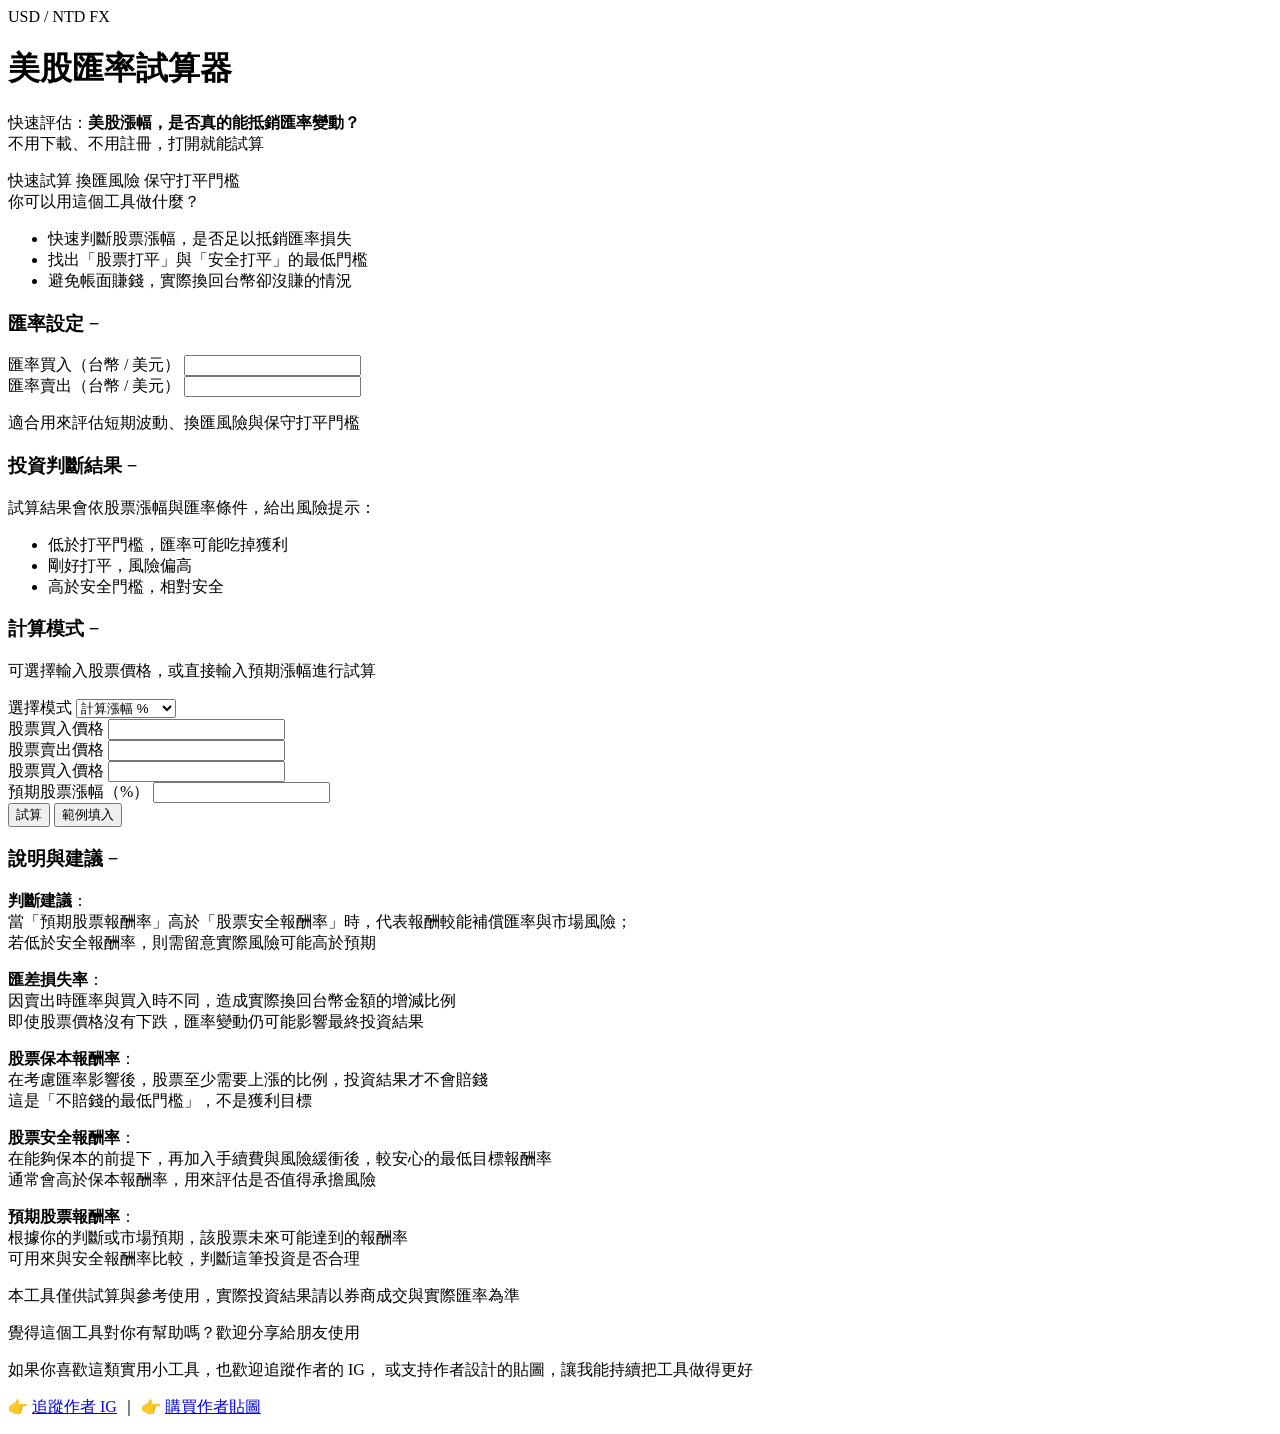
==== usdstocktool/index.html @ 543a07c9 "加上 favicon.ico → 給瀏覽器 og-image → 給社群平台 crawler 調整head" ====
﻿<head>
    <meta charset="UTF-8" />
    <meta name="viewport" content="width=device-width, initial-scale=1.0">

    <title>美股匯率試算器｜快速評估匯率風險</title>
    <meta name="description" content="輸入買入匯率、賣出匯率與股價變化，快速試算美股投資是否真的有賺，避免匯損吃掉獲利。">
    <meta name="keywords" content="美股, 匯率, 試算器, 匯損, 美元, 台幣, 投資報酬, 股票報酬, 美股匯率試算器">
    <meta name="author" content="Free Life of Octopus">
    <meta name="robots" content="index, follow">

    <link rel="canonical" href="https://freelifeofoctopus.com/usdstocktool/">

    <meta property="og:type" content="website">
    <meta property="og:title" content="美股匯率試算器｜快速評估匯率風險">
    <meta property="og:description" content="快速試算匯率是否吃掉你的美股獲利，幫助你判斷是否真的有賺。">
    <meta property="og:url" content="https://freelifeofoctopus.com/usdstocktool/">
    <meta property="og:site_name" content="Free Life of Octopus">
    <meta property="og:locale" content="zh_TW">
    <meta property="og:image" content="https://freelifeofoctopus.com/usdstocktool/og-image.png">

    <meta name="twitter:card" content="summary_large_image">
    <meta name="twitter:title" content="美股匯率試算器｜快速評估匯率風險">
    <meta name="twitter:description" content="快速試算匯率是否吃掉你的美股獲利。">
    <meta name="twitter:image" content="https://freelifeofoctopus.com/usdstocktool/og-image.png">

    <link rel="preconnect" href="https://fonts.googleapis.com">
    <link rel="preconnect" href="https://fonts.gstatic.com" crossorigin>
    <link
        href="https://fonts.googleapis.com/css2?family=Noto+Sans+TC:wght@400;500;700&family=Sora:wght@500;600;700&display=swap"
        rel="stylesheet">

    <link rel="stylesheet" href="style.css" />
    <link rel="icon" href="./favicon.ico">
</head>

<body>
    <div class="page">
        <header class="hero">
            <div class="hero-content">
                <div class="eyebrow">USD / NTD FX</div>
                <h1>美股匯率試算器</h1>
                <p class="lead">
                    快速評估：<strong>美股漲幅，是否真的能抵銷匯率變動？</strong><br />
                    不用下載、不用註冊，打開就能試算
                </p>
                <div class="hero-tags">
                    <span class="tag">快速試算</span>
                    <span class="tag">換匯風險</span>
                    <span class="tag">保守打平門檻</span>
                </div>
            </div>
            <div class="hero-panel">
                <div class="panel-title">你可以用這個工具做什麼？</div>
                <ul class="checklist">
                    <li>快速判斷股票漲幅，是否足以抵銷匯率損失</li>
                    <li>找出「股票打平」與「安全打平」的最低門檻</li>
                    <li>避免帳面賺錢，實際換回台幣卻沒賺的情況</li>
                </ul>
            </div>
        </header>

        <main class="content-grid">
            <div class="card card-rate">
                <h3 class="card-header" onclick="toggleCard(this)">匯率設定 <span class="collapse-icon">−</span></h3>
                <div class="card-content">
                    <div class="field">
                        <label for="buyRate">匯率買入（台幣 / 美元）</label>
                        <input id="buyRate" type="number" step="0.01" />
                    </div>
                    <div class="field">
                        <label for="sellRate">匯率賣出（台幣 / 美元）</label>
                        <input id="sellRate" type="number" step="0.01" />
                    </div>
                    <p class="hint">適合用來評估短期波動、換匯風險與保守打平門檻</p>
                </div>
            </div>

            <div class="card card-result highlight">
                <div class="flex-center">
                    <h3 class="title-inline card-header" onclick="toggleCard(this)">投資判斷結果 <span
                            class="collapse-icon">−</span></h3>
                    <div id="statusIcon" class="status-dot status-dot--lg"></div>
                </div>
                <div class="card-content">
                    <pre id="result"></pre>
                    <p class="muted-555">
                        試算結果會依股票漲幅與匯率條件，給出風險提示：
                    </p>

                    <ul class="status-list">
                        <li><span class="status-dot status-dot--sm is-red"></span>低於打平門檻，匯率可能吃掉獲利</li>
                        <li><span class="status-dot status-dot--sm is-yellow"></span>剛好打平，風險偏高</li>
                        <li><span class="status-dot status-dot--sm is-green"></span>高於安全門檻，相對安全</li>
                    </ul>
                </div>
            </div>

            <div class="card card-mode">
                <h3 class="card-header" onclick="toggleCard(this)">計算模式 <span class="collapse-icon">−</span></h3>
                <div class="card-content">
                    <p class="muted">
                        可選擇輸入股票價格，或直接輸入預期漲幅進行試算
                    </p>

                    <div class="field">
                        <label for="calcMode">選擇模式</label>
                        <select id="calcMode">
                            <option value="price">計算漲幅 %</option>
                            <option value="percent">計算賣出價格</option>
                        </select>
                    </div>

                    <div id="priceMode" class="field-group">
                        <div class="field">
                            <label for="stockBuy">股票買入價格</label>
                            <input id="stockBuy" type="number" step="0.01" />
                        </div>
                        <div class="field">
                            <label for="stockSell">股票賣出價格</label>
                            <input id="stockSell" type="number" step="0.01" />
                        </div>
                    </div>

                    <div id="percentMode" class="field-group">
                        <div class="field">
                            <label for="stockBuyPercent">股票買入價格</label>
                            <input id="stockBuyPercent" type="number" step="0.01" />
                        </div>
                        <div class="field">
                            <label for="stockPercent">預期股票漲幅（%）</label>
                            <input id="stockPercent" type="number" step="0.01" />
                        </div>
                    </div>
                    <div class="btn-row">
                        <button id="calcBtn" type="button">試算</button>
                        <button id="demoBtn" type="button">範例填入</button>
                    </div>
                </div>
            </div>

            <div class="card card-guide">
                <h3 class="card-header" onclick="toggleCard(this)">說明與建議 <span class="collapse-icon">−</span></h3>
                <div class="card-content">
                    <p>
                        <strong>判斷建議</strong>：<br />
                        當「預期股票報酬率」高於「股票安全報酬率」時，代表報酬較能補償匯率與市場風險；<br />
                        若低於安全報酬率，則需留意實際風險可能高於預期
                    </p>

                    <p>
                        <strong>匯差損失率</strong>：<br />
                        因賣出時匯率與買入時不同，造成實際換回台幣金額的增減比例<br />
                        即使股票價格沒有下跌，匯率變動仍可能影響最終投資結果
                    </p>

                    <p>
                        <strong>股票保本報酬率</strong>：<br />
                        在考慮匯率影響後，股票至少需要上漲的比例，投資結果才不會賠錢<br />
                        這是「不賠錢的最低門檻」，不是獲利目標
                    </p>

                    <p>
                        <strong>股票安全報酬率</strong>：<br />
                        在能夠保本的前提下，再加入手續費與風險緩衝後，較安心的最低目標報酬率<br />
                        通常會高於保本報酬率，用來評估是否值得承擔風險
                    </p>

                    <p>
                        <strong>預期股票報酬率</strong>：<br />
                        根據你的判斷或市場預期，該股票未來可能達到的報酬率<br />
                        可用來與安全報酬率比較，判斷這筆投資是否合理
                    </p>
                </div>
            </div>
        </main>

        <footer class="footer">
            <p>
                本工具僅供試算與參考使用，實際投資結果請以券商成交與實際匯率為準
            </p>
            <p>
                覺得這個工具對你有幫助嗎？歡迎分享給朋友使用
            </p>
            <p>
                如果你喜歡這類實用小工具，也歡迎追蹤作者的 IG，
                或支持作者設計的貼圖，讓我能持續把工具做得更好
            </p>
            <p>
                👉 <a href="https://www.instagram.com/freelifeofoctopus?igsh=cWptYXM2am94bjlo" 
                    target="_blank">追蹤作者 IG</a> ｜ 
                👉 <a href="https://line.me/S/shop/sticker/author/5177699/new?lang=zh-Hant&utm_source=gnsh_staut"
                    target="_blank">購買作者貼圖</a>
            </p>
        </footer>
    </div>

    <script src="logic.js"></script>
    <script src="main.js"></script>
    <script src="ui.js"></script>
</body>
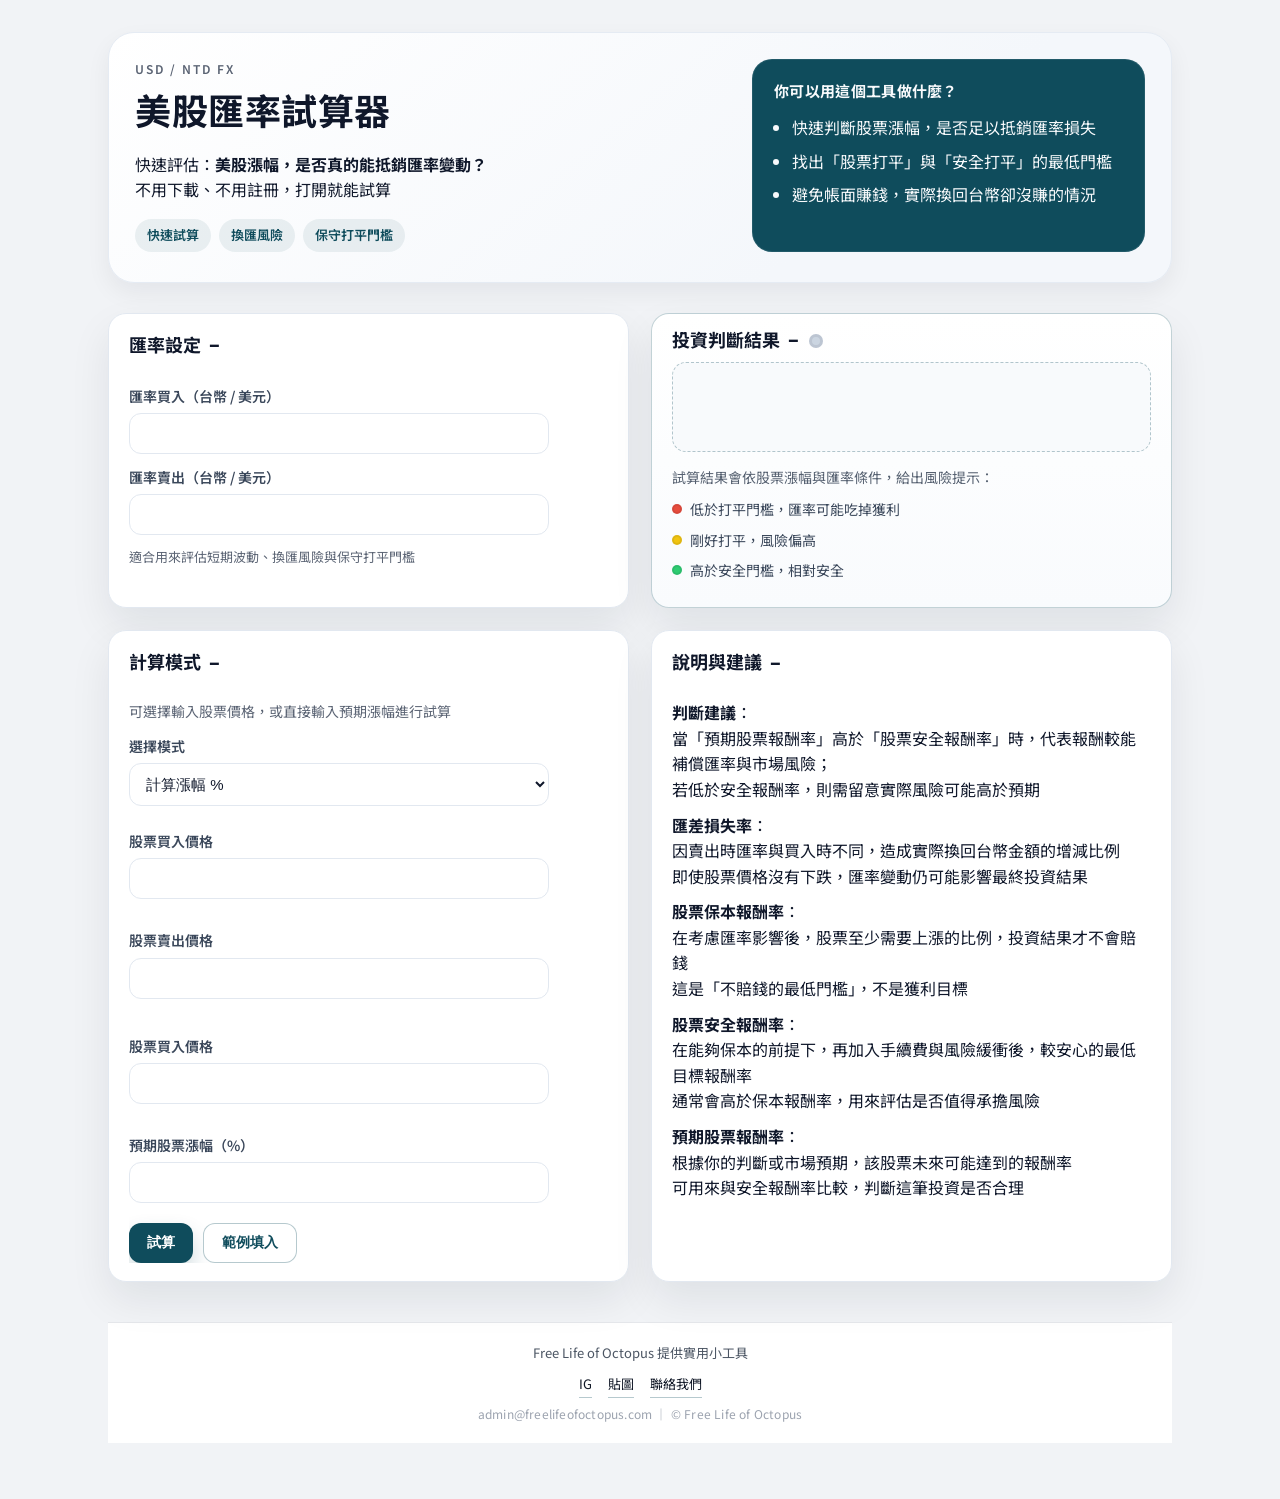
==== commit db5d6ae3: "UI 微調" ====
--- a/usdstocktool/index.html
+++ b/usdstocktool/index.html
@@ -29,7 +29,7 @@
         href="https://fonts.googleapis.com/css2?family=Noto+Sans+TC:wght@400;500;700&family=Sora:wght@500;600;700&display=swap"
         rel="stylesheet">
 
-    <link rel="stylesheet" href="style.css" />
+    <link rel="stylesheet" href="../assets/css/common.css" />
     <link rel="icon" href="./favicon.ico">
 </head>
 
@@ -174,27 +174,31 @@
             </div>
         </main>
 
-        <footer class="footer">
-            <p>
-                本工具僅供試算與參考使用，實際投資結果請以券商成交與實際匯率為準
-            </p>
-            <p>
-                覺得這個工具對你有幫助嗎？歡迎分享給朋友使用
-            </p>
-            <p>
-                如果你喜歡這類實用小工具，也歡迎追蹤作者的 IG，
-                或支持作者設計的貼圖，讓我能持續把工具做得更好
-            </p>
-            <p>
-                👉 <a href="https://www.instagram.com/freelifeofoctopus?igsh=cWptYXM2am94bjlo" 
-                    target="_blank">追蹤作者 IG</a> ｜ 
-                👉 <a href="https://line.me/S/shop/sticker/author/5177699/new?lang=zh-Hant&utm_source=gnsh_staut"
-                    target="_blank">購買作者貼圖</a>
-            </p>
+        <footer class="site-footer">
+            <div class="footer-inner">
+
+                <p class="footer-text">
+                    Free Life of Octopus 提供實用小工具
+                </p>
+
+                <nav class="footer-links" aria-label="Footer">
+                    <a href="https://www.instagram.com/freelifeofoctopus?igsh=cWptYXM2am94bjlo" target="_blank"
+                        rel="noopener noreferrer">IG</a>
+                    <a href="https://line.me/S/shop/sticker/author/5177699/new?lang=zh-Hant&utm_source=gnsh_staut"
+                        target="_blank" rel="noopener noreferrer">貼圖</a>
+                    <a href="https://mail.google.com/mail/?view=cm&to=admin@freelifeofoctopus.com&su=網站回饋"
+                        target="_blank" rel="noopener noreferrer">聯絡我們</a>
+                </nav>
+
+                <p class="footer-meta">
+                    admin@freelifeofoctopus.com ｜ © Free Life of Octopus
+                </p>
+
+            </div>
         </footer>
     </div>
 
     <script src="logic.js"></script>
     <script src="main.js"></script>
     <script src="ui.js"></script>
-</body>
+</body>
--- a/assets/css/common.css
+++ b/assets/css/common.css
@@ -0,0 +1,598 @@
+/* =========================================================
+   Design Tokens
+========================================================= */
+:root {
+    --bg: #f1f3f6;
+    --bg-accent: #e8eef5;
+    --card: #ffffff;
+    --text: #0f172a;
+    --muted: #5b6474;
+    --line: #e2e8f0;
+    --primary: #0f4c5c;
+    --primary-dark: #0a3944;
+    --accent: #f77f00;
+    --shadow: 0 18px 40px rgba(15, 23, 42, 0.08);
+    --radius: 18px;
+
+    --status-red: #e74c3c;
+    --status-yellow: #f1c40f;
+    --status-green: #2ecc71;
+    --status-neutral: #cbd5e1;
+    --status-ring: rgba(15, 23, 42, 0.08);
+}
+
+/* =========================================================
+   Reset / Base
+========================================================= */
+* {
+    box-sizing: border-box;
+}
+
+html,
+body {
+    height: 100%;
+}
+
+body {
+    margin: 0;
+    color: var(--text);
+    background: var(--bg);
+    font-family: "Noto Sans TC", "Microsoft JhengHei", sans-serif;
+    line-height: 1.6;
+}
+
+/* =========================================================
+   Typography
+========================================================= */
+h3 {
+    margin: 0 0 12px;
+    font-size: 18px;
+    font-family: "Sora", "Noto Sans TC", sans-serif;
+}
+
+p {
+    margin: 10px 0;
+    color: var(--text);
+}
+
+a {
+    color: var(--primary);
+    text-decoration: none;
+    border-bottom: 1px solid rgba(15, 76, 92, 0.3);
+    padding-bottom: 2px;
+}
+
+a:hover {
+    text-decoration: underline;
+}
+
+.eyebrow {
+    font-size: 12px;
+    letter-spacing: 2px;
+    text-transform: uppercase;
+    color: var(--muted);
+    font-weight: 600;
+}
+
+.lead {
+    margin: 0 0 16px;
+    font-size: 16px;
+    color: var(--text);
+}
+
+.muted {
+    color: var(--muted);
+    font-size: 14px;
+}
+
+.muted-555 {
+    color: #556070;
+    font-size: 14px;
+}
+
+/* =========================================================
+   Utilities
+========================================================= */
+.hidden {
+    display: none !important;
+}
+
+.flex-center {
+    display: flex;
+    align-items: center;
+    gap: 10px;
+}
+
+.title-inline {
+    margin: 0;
+    line-height: 1;
+    display: flex;
+    align-items: center;
+}
+
+/* =========================================================
+   Layout
+========================================================= */
+.page {
+    max-width: 1100px;
+    margin: 0 auto;
+    padding: 32px 18px 56px;
+}
+
+.hero {
+    display: grid;
+    grid-template-columns: minmax(0, 1.2fr) minmax(0, 0.8fr);
+    gap: 28px;
+    padding: 26px 26px 30px;
+    background: linear-gradient(140deg, #ffffff 0%, #f4f7fb 70%);
+    border-radius: 26px;
+    border: 1px solid #e5ebf3;
+    box-shadow: 0 10px 24px rgba(15, 23, 42, 0.06);
+    position: relative;
+    overflow: hidden;
+}
+
+.hero-content h1 {
+    font-family: "Sora", "Noto Sans TC", sans-serif;
+    font-size: 36px;
+    margin: 6px 0 10px;
+    letter-spacing: 0.5px;
+}
+
+.hero-tags {
+    display: flex;
+    flex-wrap: wrap;
+    gap: 8px;
+}
+
+.content-grid {
+    display: grid;
+    grid-template-columns: minmax(0, 1fr) minmax(0, 1fr);
+    grid-template-areas:
+        "rate result"
+        "mode guide";
+    gap: 22px;
+    margin-top: 30px;
+    align-items: stretch;
+}
+
+.card-rate {
+    grid-area: rate;
+}
+
+.card-result {
+    grid-area: result;
+}
+
+.card-mode {
+    grid-area: mode;
+}
+
+.card-guide {
+    grid-area: guide;
+}
+
+/* =========================================================
+   Components - Card / Panel / Tag
+========================================================= */
+.card {
+    background: var(--card);
+    border-radius: var(--radius);
+    border: 1px solid var(--line);
+    padding: 18px 20px;
+    box-shadow: var(--shadow);
+    animation: rise 0.5s ease both;
+    height: 100%;
+}
+
+.card.highlight {
+    border: 1px solid rgba(15, 76, 92, 0.25);
+    background: linear-gradient(180deg, #ffffff 0%, #f9fbfd 100%);
+}
+
+.card-header {
+    cursor: pointer;
+    user-select: none;
+    display: flex;
+    align-items: center;
+    gap: 8px;
+    transition: opacity 0.2s ease;
+}
+
+.card-header:hover {
+    opacity: 0.7;
+}
+
+.card-content {
+    max-height: 1000px;
+    overflow: hidden;
+    transition: max-height 0.3s ease, opacity 0.3s ease;
+    opacity: 1;
+}
+
+.card.collapsed .card-content {
+    max-height: 0;
+    opacity: 0;
+}
+
+.collapse-icon {
+    display: inline-block;
+    font-size: 18px;
+    font-weight: bold;
+    transition: transform 0.3s ease;
+    line-height: 1;
+}
+
+.card.collapsed .collapse-icon {
+    transform: rotate(-90deg);
+}
+
+.hero-panel {
+    background: #0f4c5c;
+    color: #f8fafc;
+    border-radius: 20px;
+    padding: 20px 22px;
+    box-shadow: inset 0 0 0 1px rgba(255, 255, 255, 0.08);
+}
+
+.panel-title {
+    font-size: 15px;
+    font-weight: 700;
+    margin-bottom: 12px;
+    letter-spacing: 0.3px;
+}
+
+.tag {
+    padding: 6px 12px;
+    border-radius: 999px;
+    background: rgba(15, 76, 92, 0.08);
+    color: var(--primary);
+    font-size: 13px;
+    font-weight: 600;
+}
+
+.checklist {
+    margin: 0;
+    padding-left: 18px;
+}
+
+.checklist li {
+    margin: 8px 0;
+    color: #f8fafc;
+}
+
+/* =========================================================
+   Components - Form
+========================================================= */
+.field {
+    display: grid;
+    gap: 6px;
+    margin: 12px 0;
+}
+
+.field label {
+    font-weight: 600;
+    font-size: 14px;
+    color: #3a475a;
+}
+
+.field-group {
+    margin-top: 12px;
+    display: grid;
+    gap: 6px;
+}
+
+input[type="number"],
+select {
+    width: min(420px, 100%);
+    padding: 11px 12px;
+    border: 1px solid var(--line);
+    border-radius: 12px;
+    background: #ffffff;
+    color: var(--text);
+    outline: none;
+    font-size: 15px;
+    box-shadow: inset 0 1px 0 rgba(255, 255, 255, 0.6);
+}
+
+input[type="number"]:focus,
+select:focus {
+    border-color: rgba(15, 76, 92, 0.6);
+    box-shadow: 0 0 0 3px rgba(15, 76, 92, 0.12);
+}
+
+.hint {
+    margin-top: 6px;
+    font-size: 13px;
+    color: var(--muted);
+}
+
+/* =========================================================
+   Components - Button
+========================================================= */
+.btn-row {
+    display: flex;
+    gap: 10px;
+    flex-wrap: wrap;
+    margin-top: 8px;
+}
+
+button,
+.button {
+    height: 40px;
+    padding: 0 18px;
+    border: none;
+    border-radius: 12px;
+    background: var(--primary);
+    color: #fff;
+    cursor: pointer;
+    font-weight: 700;
+    font-size: 14px;
+    display: inline-flex;
+    align-items: center;
+    justify-content: center;
+    white-space: nowrap;
+    transition: transform 0.2s ease, box-shadow 0.2s ease, background 0.2s ease;
+    box-shadow: 0 10px 20px rgba(15, 76, 92, 0.2);
+    text-decoration: none;
+    border-bottom: none;
+}
+
+button:hover,
+.button:hover {
+    background: var(--primary-dark);
+    transform: translateY(-1px);
+    text-decoration: none;
+}
+
+button:active,
+.button:active {
+    transform: translateY(0);
+}
+
+#demoBtn {
+    background: #ffffff;
+    color: var(--primary);
+    border: 1px solid rgba(15, 76, 92, 0.3);
+    box-shadow: none;
+}
+
+#demoBtn:hover {
+    background: rgba(15, 76, 92, 0.08);
+}
+
+/* =========================================================
+   Components - Result / Status
+========================================================= */
+#result {
+    margin-top: 12px;
+    padding: 14px 16px;
+    border: 1px dashed rgba(15, 76, 92, 0.3);
+    background: #f8fafc;
+    border-radius: 14px;
+    white-space: pre-wrap;
+    word-break: break-word;
+    min-height: 90px;
+    font-family: "Sora", "Noto Sans TC", sans-serif;
+    font-size: 14px;
+}
+
+.status-list {
+    list-style: none;
+    padding: 0;
+    margin: 8px 0 0;
+    color: #3a475a;
+}
+
+.status-list li {
+    display: flex;
+    align-items: center;
+    gap: 8px;
+    margin: 8px 0;
+    font-size: 14px;
+}
+
+.status-dot {
+    width: 12px;
+    height: 12px;
+    border-radius: 999px;
+    display: inline-block;
+    background: var(--status-neutral);
+    box-sizing: border-box;
+    border: 2px solid var(--status-ring);
+}
+
+.status-dot--lg {
+    width: 14px;
+    height: 14px;
+    border-width: 3px;
+}
+
+.status-dot--sm {
+    width: 10px;
+    height: 10px;
+    border-width: 2px;
+}
+
+.status-dot.is-red {
+    background: var(--status-red);
+}
+
+.status-dot.is-yellow {
+    background: var(--status-yellow);
+}
+
+.status-dot.is-green {
+    background: var(--status-green);
+}
+
+/* =========================================================
+   Components - Footer
+========================================================= */
+.site-footer {
+    margin-top: 40px;
+    padding: 20px 16px;
+    border-top: 1px solid #e5e7eb;
+    background: #fff;
+}
+
+.footer-inner {
+    max-width: 900px;
+    margin: 0 auto;
+    text-align: center;
+}
+
+.footer-text {
+    margin: 0 0 10px;
+    color: #4b5563;
+    font-size: 13px;
+    line-height: 1.6;
+}
+
+.footer-links {
+    display: flex;
+    justify-content: center;
+    flex-wrap: wrap;
+    gap: 8px 16px;
+    margin-bottom: 6px;
+}
+
+.footer-links a {
+    color: #111827;
+    text-decoration: none;
+    font-size: 13px;
+    transition: opacity 0.2s ease;
+}
+
+.footer-links a:hover {
+    opacity: 0.7;
+    text-decoration: underline;
+}
+.footer-meta {
+    margin: 0;
+    font-size: 12px;
+    color: #9ca3af;
+    letter-spacing: 0.2px;
+}
+
+/* =========================================================
+   Feature - Tool Card
+========================================================= */
+.tool-card {
+    display: flex;
+    justify-content: space-between;
+    align-items: center;
+    gap: 16px;
+}
+
+.tool-card__title {
+    font-weight: 700;
+    font-size: 16px;
+}
+
+.tool-card__desc {
+    margin-top: 6px;
+}
+
+.tool-card--disabled {
+    opacity: 0.6;
+}
+
+.tool-card--disabled .tool-card__title {
+    color: var(--muted);
+}
+
+.tool-card--disabled:hover {
+    transform: none;
+    cursor: default;
+}
+
+/* =========================================================
+   Feature - Home
+========================================================= */
+.home-section + .home-section {
+    margin-top: 22px;
+}
+
+.tool-list {
+    display: grid;
+    gap: 14px;
+    margin-top: 14px;
+}
+
+.tool-card__body {
+    flex: 1;
+}
+
+.tool-card__desc--tight {
+    margin: 6px 0 0;
+}
+
+/* =========================================================
+   Animation
+========================================================= */
+@keyframes rise {
+    from {
+        transform: translateY(12px);
+        opacity: 0;
+    }
+    to {
+        transform: translateY(0);
+        opacity: 1;
+    }
+}
+
+/* =========================================================
+   Responsive
+========================================================= */
+@media (max-width: 960px) {
+    .hero {
+        grid-template-columns: 1fr;
+    }
+
+    .content-grid {
+        grid-template-columns: 1fr;
+        grid-template-areas:
+            "rate"
+            "mode"
+            "result"
+            "guide";
+    }
+
+    .tool-card {
+        align-items: flex-start;
+    }
+}
+
+@media (max-width: 600px) {
+    .page {
+        padding: 24px 14px 48px;
+    }
+
+    .hero {
+        padding: 22px 18px;
+    }
+
+    .hero-content h1 {
+        font-size: 28px;
+    }
+
+    .btn-row {
+        flex-direction: column;
+    }
+
+    button,
+    .button {
+        width: 100%;
+    }
+
+    input[type="number"],
+    select {
+        width: 100%;
+    }
+
+    .tool-card {
+        flex-direction: column;
+        align-items: stretch;
+    }
+}
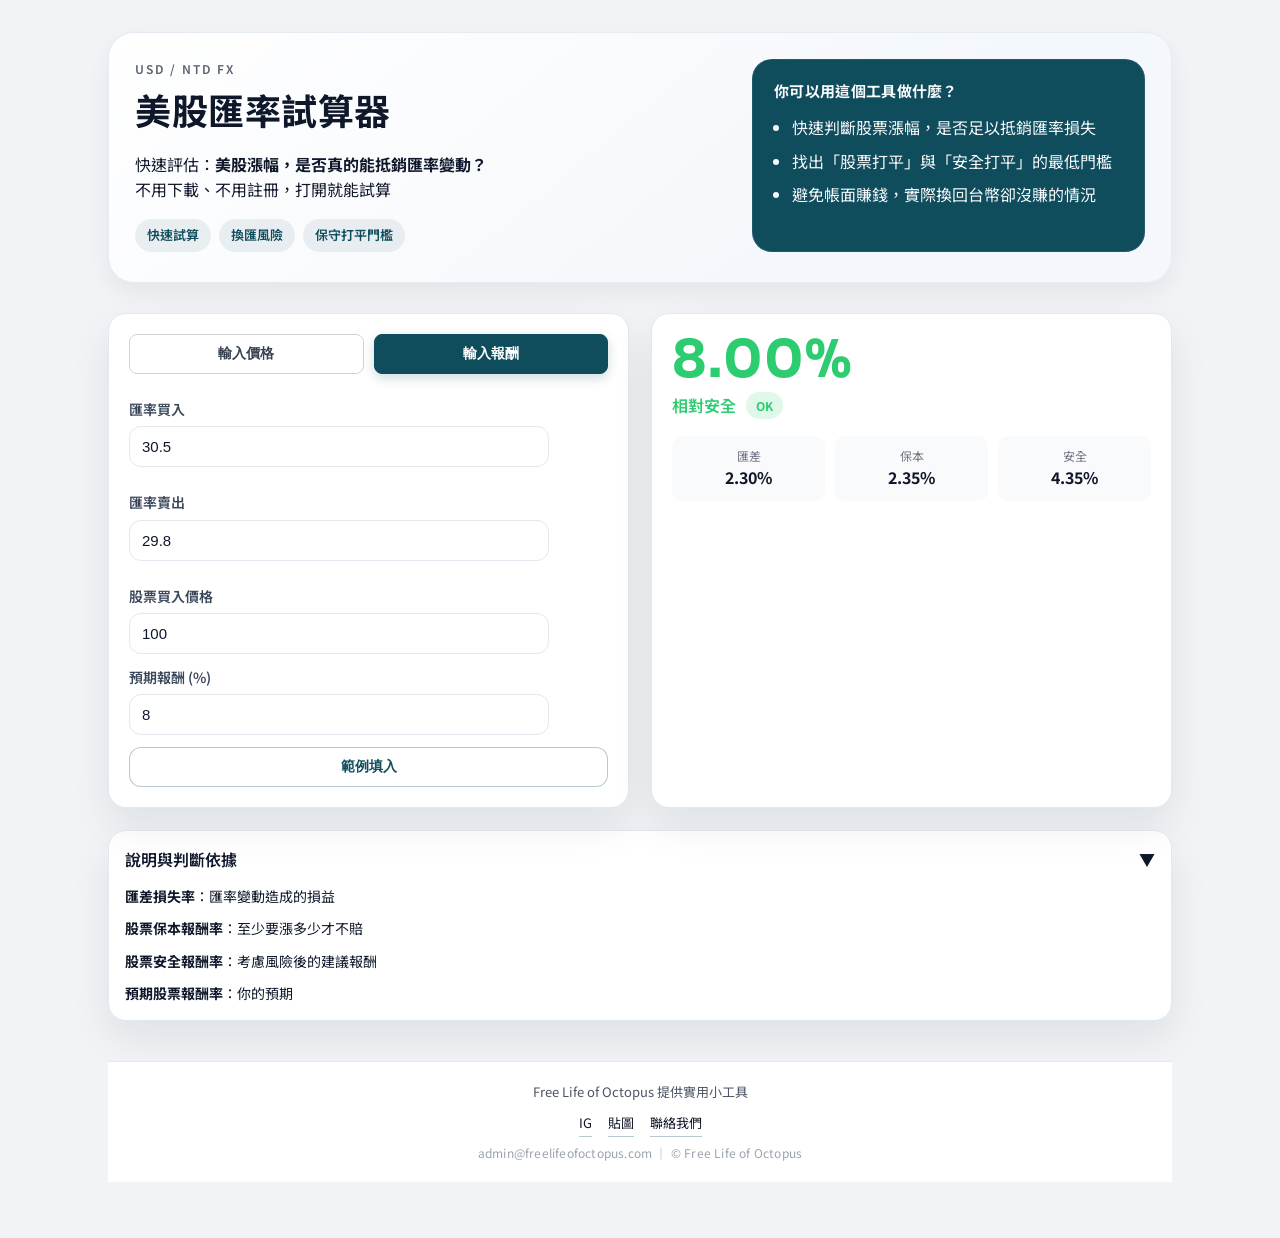
==== commit 870414bc: "架構升級 V1" ====
--- a/usdstocktool/index.html
+++ b/usdstocktool/index.html
@@ -16,12 +16,12 @@
     <meta property="og:url" content="https://freelifeofoctopus.com/usdstocktool/">
     <meta property="og:site_name" content="Free Life of Octopus">
     <meta property="og:locale" content="zh_TW">
-    <meta property="og:image" content="https://freelifeofoctopus.com/usdstocktool/og-image.png">
+    <meta property="og:image" content="https://freelifeofoctopus.com/usdstocktool/assets/images/og-image.png">
 
     <meta name="twitter:card" content="summary_large_image">
     <meta name="twitter:title" content="美股匯率試算器｜快速評估匯率風險">
     <meta name="twitter:description" content="快速試算匯率是否吃掉你的美股獲利。">
-    <meta name="twitter:image" content="https://freelifeofoctopus.com/usdstocktool/og-image.png">
+    <meta name="twitter:image" content="https://freelifeofoctopus.com/usdstocktool/assets/images/og-image.png">
 
     <link rel="preconnect" href="https://fonts.googleapis.com">
     <link rel="preconnect" href="https://fonts.gstatic.com" crossorigin>
@@ -30,7 +30,8 @@
         rel="stylesheet">
 
     <link rel="stylesheet" href="../assets/css/common.css" />
-    <link rel="icon" href="./favicon.ico">
+    <link rel="stylesheet" href="./assets/css/style.css" />
+    <link rel="icon" href="./assets/images/favicon.ico">
 </head>
 
 <body>
@@ -59,120 +60,86 @@
             </div>
         </header>
 
-        <main class="content-grid">
-            <div class="card card-rate">
-                <h3 class="card-header" onclick="toggleCard(this)">匯率設定 <span class="collapse-icon">−</span></h3>
-                <div class="card-content">
+        <main class="tool-layout">
+            <section class="input-panel">
+                <div class="mode-toggle">
+                    <button class="active" type="button" data-mode="price">輸入價格</button>
+                    <button type="button" data-mode="percent">輸入報酬</button>
+                </div>
+
+                <div class="field">
+                    <label>匯率買入</label>
+                    <input id="buyRate" type="number" step="0.01" placeholder="例如 30.5">
+                </div>
+
+                <div class="field">
+                    <label>匯率賣出</label>
+                    <input id="sellRate" type="number" step="0.01" placeholder="例如 29.8">
+                </div>
+
+                <div id="priceMode">
                     <div class="field">
-                        <label for="buyRate">匯率買入（台幣 / 美元）</label>
-                        <input id="buyRate" type="number" step="0.01" />
+                        <label>股票買入價格</label>
+                        <input id="stockBuy" type="number" step="0.01">
                     </div>
                     <div class="field">
-                        <label for="sellRate">匯率賣出（台幣 / 美元）</label>
-                        <input id="sellRate" type="number" step="0.01" />
+                        <label>股票賣出價格</label>
+                        <input id="stockSell" type="number" step="0.01">
                     </div>
-                    <p class="hint">適合用來評估短期波動、換匯風險與保守打平門檻</p>
                 </div>
+
+                <div id="percentMode" class="hidden">
+                    <div class="field">
+                        <label>股票買入價格</label>
+                        <input id="stockBuyPercent" type="number" step="0.01">
+                    </div>
+                    <div class="field">
+                        <label>預期報酬 (%)</label>
+                        <input id="stockPercent" type="number" step="0.01">
+                    </div>
+                </div>
+
+                <button id="demoBtn" type="button">範例填入</button>
+            </section>
+
+            <section class="result-panel">
+                <div class="result-top">
+                    <div class="result-main" id="resultMain">--</div>
+                    <div class="result-status-wrap">
+                        <div class="result-status" id="resultStatus">請輸入數值</div>
+                        <div class="result-badge hidden" id="resultBadge"></div>
+                    </div>
+                </div>
+                <div class="result-cards">
+                    <div class="card-mini">
+                        <div class="label">匯差</div>
+                        <div class="value" id="fxLoss"></div>
+                    </div>
+                    <div class="card-mini">
+                        <div class="label">保本</div>
+                        <div class="value" id="breakEven"></div>
+                    </div>
+                    <div class="card-mini">
+                        <div class="label">安全</div>
+                        <div class="value" id="safe"></div>
+                    </div>
+                </div>
+            </section>
+        </main>
+
+        <section class="guide-panel">
+            <div class="guide-header" onclick="toggleGuide()">
+                說明與判斷依據
+                <span id="guideIcon">▼</span>
             </div>
 
-            <div class="card card-result highlight">
-                <div class="flex-center">
-                    <h3 class="title-inline card-header" onclick="toggleCard(this)">投資判斷結果 <span
-                            class="collapse-icon">−</span></h3>
-                    <div id="statusIcon" class="status-dot status-dot--lg"></div>
-                </div>
-                <div class="card-content">
-                    <pre id="result"></pre>
-                    <p class="muted-555">
-                        試算結果會依股票漲幅與匯率條件，給出風險提示：
-                    </p>
-
-                    <ul class="status-list">
-                        <li><span class="status-dot status-dot--sm is-red"></span>低於打平門檻，匯率可能吃掉獲利</li>
-                        <li><span class="status-dot status-dot--sm is-yellow"></span>剛好打平，風險偏高</li>
-                        <li><span class="status-dot status-dot--sm is-green"></span>高於安全門檻，相對安全</li>
-                    </ul>
-                </div>
+            <div class="guide-content" id="guideContent">
+                <p><strong>匯差損失率</strong>：匯率變動造成的損益</p>
+                <p><strong>股票保本報酬率</strong>：至少要漲多少才不賠</p>
+                <p><strong>股票安全報酬率</strong>：考慮風險後的建議報酬</p>
+                <p><strong>預期股票報酬率</strong>：你的預期</p>
             </div>
-
-            <div class="card card-mode">
-                <h3 class="card-header" onclick="toggleCard(this)">計算模式 <span class="collapse-icon">−</span></h3>
-                <div class="card-content">
-                    <p class="muted">
-                        可選擇輸入股票價格，或直接輸入預期漲幅進行試算
-                    </p>
-
-                    <div class="field">
-                        <label for="calcMode">選擇模式</label>
-                        <select id="calcMode">
-                            <option value="price">計算漲幅 %</option>
-                            <option value="percent">計算賣出價格</option>
-                        </select>
-                    </div>
-
-                    <div id="priceMode" class="field-group">
-                        <div class="field">
-                            <label for="stockBuy">股票買入價格</label>
-                            <input id="stockBuy" type="number" step="0.01" />
-                        </div>
-                        <div class="field">
-                            <label for="stockSell">股票賣出價格</label>
-                            <input id="stockSell" type="number" step="0.01" />
-                        </div>
-                    </div>
-
-                    <div id="percentMode" class="field-group">
-                        <div class="field">
-                            <label for="stockBuyPercent">股票買入價格</label>
-                            <input id="stockBuyPercent" type="number" step="0.01" />
-                        </div>
-                        <div class="field">
-                            <label for="stockPercent">預期股票漲幅（%）</label>
-                            <input id="stockPercent" type="number" step="0.01" />
-                        </div>
-                    </div>
-                    <div class="btn-row">
-                        <button id="calcBtn" type="button">試算</button>
-                        <button id="demoBtn" type="button">範例填入</button>
-                    </div>
-                </div>
-            </div>
-
-            <div class="card card-guide">
-                <h3 class="card-header" onclick="toggleCard(this)">說明與建議 <span class="collapse-icon">−</span></h3>
-                <div class="card-content">
-                    <p>
-                        <strong>判斷建議</strong>：<br />
-                        當「預期股票報酬率」高於「股票安全報酬率」時，代表報酬較能補償匯率與市場風險；<br />
-                        若低於安全報酬率，則需留意實際風險可能高於預期
-                    </p>
-
-                    <p>
-                        <strong>匯差損失率</strong>：<br />
-                        因賣出時匯率與買入時不同，造成實際換回台幣金額的增減比例<br />
-                        即使股票價格沒有下跌，匯率變動仍可能影響最終投資結果
-                    </p>
-
-                    <p>
-                        <strong>股票保本報酬率</strong>：<br />
-                        在考慮匯率影響後，股票至少需要上漲的比例，投資結果才不會賠錢<br />
-                        這是「不賠錢的最低門檻」，不是獲利目標
-                    </p>
-
-                    <p>
-                        <strong>股票安全報酬率</strong>：<br />
-                        在能夠保本的前提下，再加入手續費與風險緩衝後，較安心的最低目標報酬率<br />
-                        通常會高於保本報酬率，用來評估是否值得承擔風險
-                    </p>
-
-                    <p>
-                        <strong>預期股票報酬率</strong>：<br />
-                        根據你的判斷或市場預期，該股票未來可能達到的報酬率<br />
-                        可用來與安全報酬率比較，判斷這筆投資是否合理
-                    </p>
-                </div>
-            </div>
-        </main>
+        </section>
 
         <footer class="site-footer">
             <div class="footer-inner">
@@ -198,7 +165,7 @@
         </footer>
     </div>
 
-    <script src="logic.js"></script>
-    <script src="main.js"></script>
-    <script src="ui.js"></script>
-</body>+    <script src="./assets/js/logic.js"></script>
+    <script src="./assets/js/main.js"></script>
+    <script src="./assets/js/ui.js"></script>
+</body>
--- a/assets/css/common.css
+++ b/assets/css/common.css
@@ -1,6 +1,6 @@
-/* =========================================================
+﻿/* ==========================
    Design Tokens
-========================================================= */
+============================= */
 :root {
     --bg: #f1f3f6;
     --bg-accent: #e8eef5;
@@ -13,17 +13,11 @@
     --accent: #f77f00;
     --shadow: 0 18px 40px rgba(15, 23, 42, 0.08);
     --radius: 18px;
-
-    --status-red: #e74c3c;
-    --status-yellow: #f1c40f;
-    --status-green: #2ecc71;
-    --status-neutral: #cbd5e1;
-    --status-ring: rgba(15, 23, 42, 0.08);
-}
-
-/* =========================================================
+}
+
+/* ==========================
    Reset / Base
-========================================================= */
+============================= */
 * {
     box-sizing: border-box;
 }
@@ -41,9 +35,9 @@
     line-height: 1.6;
 }
 
-/* =========================================================
+/* ==========================
    Typography
-========================================================= */
+============================= */
 h3 {
     margin: 0 0 12px;
     font-size: 18px;
@@ -85,34 +79,16 @@
     font-size: 14px;
 }
 
-.muted-555 {
-    color: #556070;
-    font-size: 14px;
-}
-
-/* =========================================================
+/* ==========================
    Utilities
-========================================================= */
+============================= */
 .hidden {
     display: none !important;
 }
 
-.flex-center {
-    display: flex;
-    align-items: center;
-    gap: 10px;
-}
-
-.title-inline {
-    margin: 0;
-    line-height: 1;
-    display: flex;
-    align-items: center;
-}
-
-/* =========================================================
+/* ==========================
    Layout
-========================================================= */
+============================= */
 .page {
     max-width: 1100px;
     margin: 0 auto;
@@ -145,125 +121,9 @@
     gap: 8px;
 }
 
-.content-grid {
-    display: grid;
-    grid-template-columns: minmax(0, 1fr) minmax(0, 1fr);
-    grid-template-areas:
-        "rate result"
-        "mode guide";
-    gap: 22px;
-    margin-top: 30px;
-    align-items: stretch;
-}
-
-.card-rate {
-    grid-area: rate;
-}
-
-.card-result {
-    grid-area: result;
-}
-
-.card-mode {
-    grid-area: mode;
-}
-
-.card-guide {
-    grid-area: guide;
-}
-
-/* =========================================================
-   Components - Card / Panel / Tag
-========================================================= */
-.card {
-    background: var(--card);
-    border-radius: var(--radius);
-    border: 1px solid var(--line);
-    padding: 18px 20px;
-    box-shadow: var(--shadow);
-    animation: rise 0.5s ease both;
-    height: 100%;
-}
-
-.card.highlight {
-    border: 1px solid rgba(15, 76, 92, 0.25);
-    background: linear-gradient(180deg, #ffffff 0%, #f9fbfd 100%);
-}
-
-.card-header {
-    cursor: pointer;
-    user-select: none;
-    display: flex;
-    align-items: center;
-    gap: 8px;
-    transition: opacity 0.2s ease;
-}
-
-.card-header:hover {
-    opacity: 0.7;
-}
-
-.card-content {
-    max-height: 1000px;
-    overflow: hidden;
-    transition: max-height 0.3s ease, opacity 0.3s ease;
-    opacity: 1;
-}
-
-.card.collapsed .card-content {
-    max-height: 0;
-    opacity: 0;
-}
-
-.collapse-icon {
-    display: inline-block;
-    font-size: 18px;
-    font-weight: bold;
-    transition: transform 0.3s ease;
-    line-height: 1;
-}
-
-.card.collapsed .collapse-icon {
-    transform: rotate(-90deg);
-}
-
-.hero-panel {
-    background: #0f4c5c;
-    color: #f8fafc;
-    border-radius: 20px;
-    padding: 20px 22px;
-    box-shadow: inset 0 0 0 1px rgba(255, 255, 255, 0.08);
-}
-
-.panel-title {
-    font-size: 15px;
-    font-weight: 700;
-    margin-bottom: 12px;
-    letter-spacing: 0.3px;
-}
-
-.tag {
-    padding: 6px 12px;
-    border-radius: 999px;
-    background: rgba(15, 76, 92, 0.08);
-    color: var(--primary);
-    font-size: 13px;
-    font-weight: 600;
-}
-
-.checklist {
-    margin: 0;
-    padding-left: 18px;
-}
-
-.checklist li {
-    margin: 8px 0;
-    color: #f8fafc;
-}
-
-/* =========================================================
+/* ==========================
    Components - Form
-========================================================= */
+============================= */
 .field {
     display: grid;
     gap: 6px;
@@ -274,12 +134,6 @@
     font-weight: 600;
     font-size: 14px;
     color: #3a475a;
-}
-
-.field-group {
-    margin-top: 12px;
-    display: grid;
-    gap: 6px;
 }
 
 input[type="number"],
@@ -301,15 +155,9 @@
     box-shadow: 0 0 0 3px rgba(15, 76, 92, 0.12);
 }
 
-.hint {
-    margin-top: 6px;
-    font-size: 13px;
-    color: var(--muted);
-}
-
-/* =========================================================
+/* ==========================
    Components - Button
-========================================================= */
+============================= */
 .btn-row {
     display: flex;
     gap: 10px;
@@ -361,74 +209,9 @@
     background: rgba(15, 76, 92, 0.08);
 }
 
-/* =========================================================
-   Components - Result / Status
-========================================================= */
-#result {
-    margin-top: 12px;
-    padding: 14px 16px;
-    border: 1px dashed rgba(15, 76, 92, 0.3);
-    background: #f8fafc;
-    border-radius: 14px;
-    white-space: pre-wrap;
-    word-break: break-word;
-    min-height: 90px;
-    font-family: "Sora", "Noto Sans TC", sans-serif;
-    font-size: 14px;
-}
-
-.status-list {
-    list-style: none;
-    padding: 0;
-    margin: 8px 0 0;
-    color: #3a475a;
-}
-
-.status-list li {
-    display: flex;
-    align-items: center;
-    gap: 8px;
-    margin: 8px 0;
-    font-size: 14px;
-}
-
-.status-dot {
-    width: 12px;
-    height: 12px;
-    border-radius: 999px;
-    display: inline-block;
-    background: var(--status-neutral);
-    box-sizing: border-box;
-    border: 2px solid var(--status-ring);
-}
-
-.status-dot--lg {
-    width: 14px;
-    height: 14px;
-    border-width: 3px;
-}
-
-.status-dot--sm {
-    width: 10px;
-    height: 10px;
-    border-width: 2px;
-}
-
-.status-dot.is-red {
-    background: var(--status-red);
-}
-
-.status-dot.is-yellow {
-    background: var(--status-yellow);
-}
-
-.status-dot.is-green {
-    background: var(--status-green);
-}
-
-/* =========================================================
+/* ==========================
    Components - Footer
-========================================================= */
+============================= */
 .site-footer {
     margin-top: 40px;
     padding: 20px 16px;
@@ -475,9 +258,9 @@
     letter-spacing: 0.2px;
 }
 
-/* =========================================================
+/* ==========================
    Feature - Tool Card
-========================================================= */
+============================= */
 .tool-card {
     display: flex;
     justify-content: space-between;
@@ -507,9 +290,9 @@
     cursor: default;
 }
 
-/* =========================================================
+/* ==========================
    Feature - Home
-========================================================= */
+============================= */
 .home-section + .home-section {
     margin-top: 22px;
 }
@@ -528,9 +311,9 @@
     margin: 6px 0 0;
 }
 
-/* =========================================================
+/* ==========================
    Animation
-========================================================= */
+============================= */
 @keyframes rise {
     from {
         transform: translateY(12px);
@@ -542,23 +325,14 @@
     }
 }
 
-/* =========================================================
+/* ==========================
    Responsive
-========================================================= */
+============================= */
 @media (max-width: 960px) {
     .hero {
         grid-template-columns: 1fr;
     }
 
-    .content-grid {
-        grid-template-columns: 1fr;
-        grid-template-areas:
-            "rate"
-            "mode"
-            "result"
-            "guide";
-    }
-
     .tool-card {
         align-items: flex-start;
     }
@@ -595,4 +369,4 @@
         flex-direction: column;
         align-items: stretch;
     }
-}+}
--- a/usdstocktool/assets/css/style.css
+++ b/usdstocktool/assets/css/style.css
@@ -0,0 +1,448 @@
+﻿/* ==========================
+   USD Stock Tool
+============================= */
+:root {
+--status-red: #e74c3c;
+    --status-yellow: #f1c40f;
+    --status-green: #2ecc71;
+    --status-neutral: #cbd5e1;
+    --status-ring: rgba(15, 23, 42, 0.08);
+}
+
+/* ==========================
+   Tool Utilities
+============================= */
+.muted-555 {
+    color: #556070;
+    font-size: 14px;
+}
+
+.flex-center {
+    display: flex;
+    align-items: center;
+    gap: 10px;
+}
+
+.title-inline {
+    margin: 0;
+    line-height: 1;
+    display: flex;
+    align-items: center;
+}
+
+/* ==========================
+   Legacy Layout
+============================= */
+.content-grid {
+    display: grid;
+    grid-template-columns: minmax(0, 1fr) minmax(0, 1fr);
+    grid-template-areas:
+        "rate result"
+        "mode guide";
+    gap: 22px;
+    margin-top: 30px;
+    align-items: stretch;
+}
+
+.card-rate {
+    grid-area: rate;
+}
+
+.card-result {
+    grid-area: result;
+}
+
+.card-mode {
+    grid-area: mode;
+}
+
+.card-guide {
+    grid-area: guide;
+}
+
+/* ==========================
+   Legacy Card UI
+============================= */
+.card {
+    background: var(--card);
+    border-radius: var(--radius);
+    border: 1px solid var(--line);
+    padding: 18px 20px;
+    box-shadow: var(--shadow);
+    animation: rise 0.5s ease both;
+    height: 100%;
+}
+
+.card.highlight {
+    border: 1px solid rgba(15, 76, 92, 0.25);
+    background: linear-gradient(180deg, #ffffff 0%, #f9fbfd 100%);
+}
+
+.card-header {
+    cursor: pointer;
+    user-select: none;
+    display: flex;
+    align-items: center;
+    gap: 8px;
+    transition: opacity 0.2s ease;
+}
+
+.card-header:hover {
+    opacity: 0.7;
+}
+
+.card-content {
+    max-height: 1000px;
+    overflow: hidden;
+    transition: max-height 0.3s ease, opacity 0.3s ease;
+    opacity: 1;
+}
+
+.card.collapsed .card-content {
+    max-height: 0;
+    opacity: 0;
+}
+
+.collapse-icon {
+    display: inline-block;
+    font-size: 18px;
+    font-weight: bold;
+    transition: transform 0.3s ease;
+    line-height: 1;
+}
+
+.card.collapsed .collapse-icon {
+    transform: rotate(-90deg);
+}
+
+.hero-panel {
+    background: #0f4c5c;
+    color: #f8fafc;
+    border-radius: 20px;
+    padding: 20px 22px;
+    box-shadow: inset 0 0 0 1px rgba(255, 255, 255, 0.08);
+}
+
+.panel-title {
+    font-size: 15px;
+    font-weight: 700;
+    margin-bottom: 12px;
+    letter-spacing: 0.3px;
+}
+
+.tag {
+    padding: 6px 12px;
+    border-radius: 999px;
+    background: rgba(15, 76, 92, 0.08);
+    color: var(--primary);
+    font-size: 13px;
+    font-weight: 600;
+}
+
+.checklist {
+    margin: 0;
+    padding-left: 18px;
+}
+
+.checklist li {
+    margin: 8px 0;
+    color: #f8fafc;
+}
+
+/* ==========================
+   Legacy Form Bits
+============================= */
+.field-group {
+    margin-top: 12px;
+    display: grid;
+    gap: 6px;
+}
+
+.hint {
+    margin-top: 6px;
+    font-size: 13px;
+    color: var(--muted);
+}
+
+/* ==========================
+   Components - Result / Status
+============================= */
+#result {
+    margin-top: 12px;
+    padding: 14px 16px;
+    border: 1px dashed rgba(15, 76, 92, 0.3);
+    background: #f8fafc;
+    border-radius: 14px;
+    white-space: pre-wrap;
+    word-break: break-word;
+    min-height: 90px;
+    font-family: "Sora", "Noto Sans TC", sans-serif;
+    font-size: 14px;
+}
+
+.status-list {
+    list-style: none;
+    padding: 0;
+    margin: 8px 0 0;
+    color: #3a475a;
+}
+
+.status-list li {
+    display: flex;
+    align-items: center;
+    gap: 8px;
+    margin: 8px 0;
+    font-size: 14px;
+}
+
+.status-dot {
+    width: 12px;
+    height: 12px;
+    border-radius: 999px;
+    display: inline-block;
+    background: var(--status-neutral);
+    box-sizing: border-box;
+    border: 2px solid var(--status-ring);
+}
+
+.status-dot--lg {
+    width: 14px;
+    height: 14px;
+    border-width: 3px;
+}
+
+.status-dot--sm {
+    width: 10px;
+    height: 10px;
+    border-width: 2px;
+}
+
+.status-dot.is-red {
+    background: var(--status-red);
+}
+
+.status-dot.is-yellow {
+    background: var(--status-yellow);
+}
+
+.status-dot.is-green {
+    background: var(--status-green);
+}
+
+/* ==========================
+   Legacy Responsive
+============================= */
+@media (max-width: 960px) {
+.content-grid {
+        grid-template-columns: 1fr;
+        grid-template-areas:
+            "rate"
+            "mode"
+            "result"
+            "guide";
+    }
+}
+
+/* ==========================
+   Tool Layout
+============================= */
+.tool-layout {
+    display: grid;
+    grid-template-columns: 1fr 1fr;
+    gap: 22px;
+    margin-top: 30px;
+    align-items: stretch;
+}
+
+.input-panel,
+.result-panel {
+    background: var(--card);
+    border-radius: var(--radius);
+    border: 1px solid var(--line);
+    padding: 20px;
+    box-shadow: var(--shadow);
+}
+
+.input-panel {
+    display: grid;
+    align-content: start;
+}
+
+.result-panel {
+    display: grid;
+    align-content: start;
+    gap: 16px;
+}
+
+/* ==========================
+   Mode Toggle
+============================= */
+.mode-toggle {
+    display: grid;
+    grid-template-columns: repeat(2, minmax(0, 1fr));
+    gap: 10px;
+    margin-bottom: 12px;
+}
+
+.mode-toggle button {
+    padding: 10px;
+    border-radius: 8px;
+    border: 1px solid #d1d5db;
+    background: #ffffff;
+    color: #374151;
+    transition: all 0.2s ease;
+    box-shadow: none;
+}
+
+.mode-toggle button:hover {
+    background: #f9fafb;
+}
+
+.mode-toggle button.active {
+    background: var(--primary);
+    color: #fff;
+    border-color: var(--primary);
+    box-shadow: 0 4px 12px rgba(15, 76, 92, 0.2);
+}
+
+/* ==========================
+   Guide Panel
+============================= */
+.guide-panel {
+    margin-top: 22px;
+    background: var(--card);
+    border-radius: var(--radius);
+    border: 1px solid var(--line);
+    padding: 16px;
+    box-shadow: var(--shadow);
+}
+
+.guide-header {
+    font-weight: 600;
+    cursor: pointer;
+    display: flex;
+    justify-content: space-between;
+    align-items: center;
+}
+
+.guide-header:hover {
+    opacity: 0.7;
+}
+
+.guide-content {
+    margin-top: 12px;
+    font-size: 14px;
+    color: #555;
+}
+
+.guide-content p:first-child {
+    margin-top: 0;
+}
+
+.guide-content p:last-child {
+    margin-bottom: 0;
+}
+
+/* ==========================
+   Result Summary
+============================= */
+.result-top {
+    display: flex;
+    flex-direction: column;
+    gap: 6px;
+}
+
+.result-main {
+    font-size: 52px;
+    font-weight: 700;
+    letter-spacing: 1px;
+    line-height: 1;
+    font-family: "Sora", "Noto Sans TC", sans-serif;
+    transition: color 0.2s ease;
+}
+
+.result-status-wrap {
+    display: flex;
+    align-items: center;
+    gap: 10px;
+    min-height: 28px;
+}
+
+.result-status {
+    font-size: 16px;
+    font-weight: 600;
+}
+
+.result-badge {
+    padding: 4px 10px;
+    border-radius: 999px;
+    font-size: 12px;
+    font-weight: 700;
+    background: #e5e7eb;
+}
+
+.result-cards {
+    display: grid;
+    grid-template-columns: repeat(3, minmax(0, 1fr));
+    gap: 10px;
+}
+
+.card-mini {
+    background: #f9fafb;
+    border-radius: 10px;
+    padding: 10px;
+    text-align: center;
+}
+
+.card-mini .label {
+    font-size: 12px;
+    color: #6b7280;
+}
+
+.card-mini .value {
+    font-size: 16px;
+    font-weight: 700;
+}
+
+.status-green {
+    color: var(--status-green);
+}
+.status-red {
+    color: var(--status-red);
+}
+.status-yellow {
+    color: var(--status-yellow);
+}
+
+.badge-green {
+    background: rgba(46, 204, 113, 0.15);
+    color: var(--status-green);
+}
+.badge-red {
+    background: rgba(231, 76, 60, 0.15);
+    color: var(--status-red);
+}
+.badge-yellow {
+    background: rgba(241, 196, 15, 0.15);
+    color: #b45309;
+}
+
+/* ==========================
+   Responsive - Tool Layout
+============================= */
+@media (max-width: 768px) {
+    .tool-layout {
+        grid-template-columns: 1fr;
+    }
+}
+
+@media (max-width: 600px) {
+    .mode-toggle button {
+        padding: 12px;
+        font-size: 14px;
+    }
+
+    .result-main {
+        font-size: 42px;
+    }
+}
